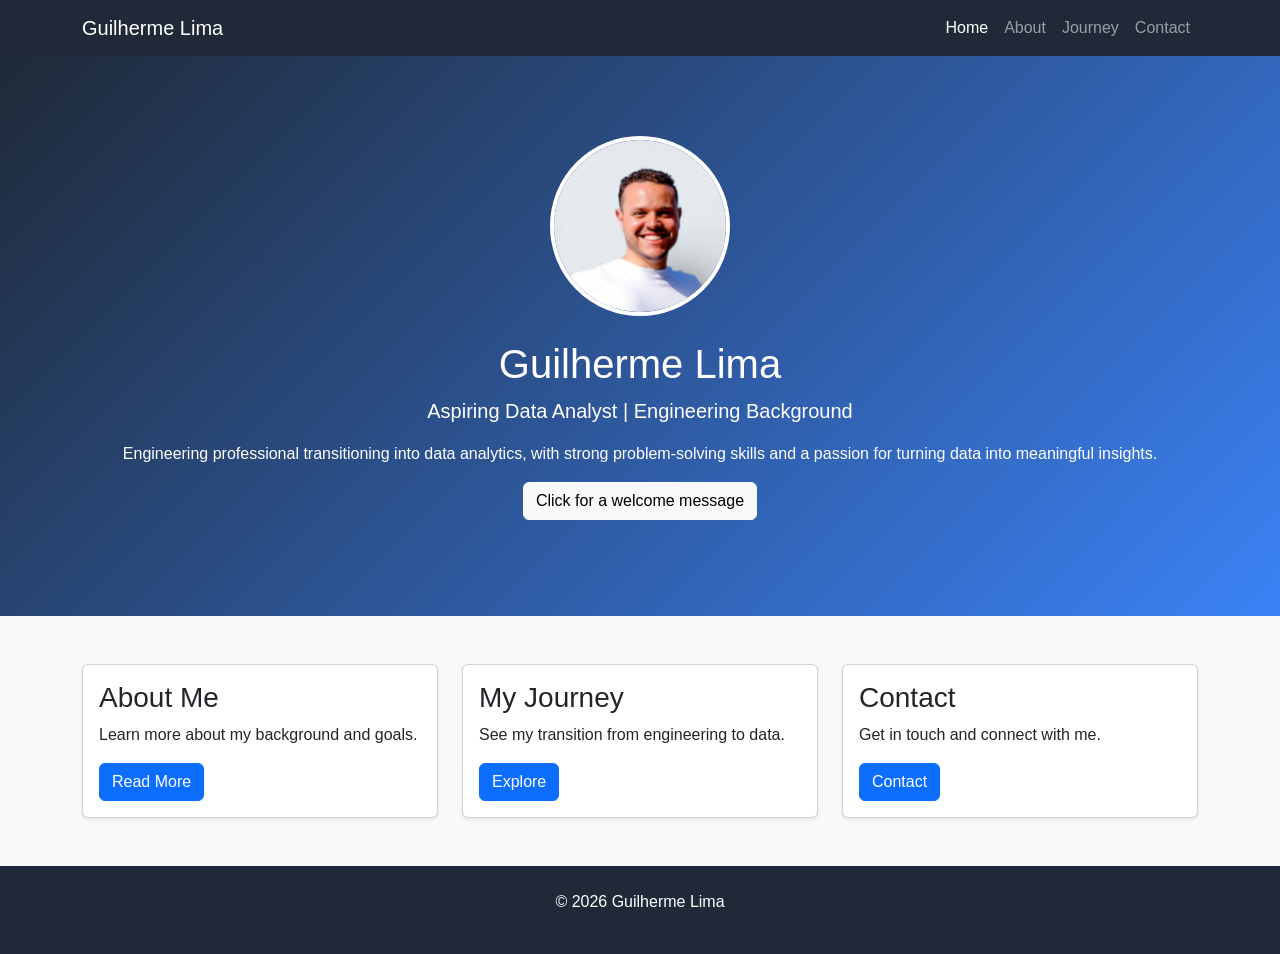
==== Homepage/index.html @ 231be31a "CS50 Homepage project with responsive design and interactive features Completed CS50 Homepage projec" ====
<!DOCTYPE html>
<html lang="en">
<head>
    <meta charset="UTF-8">
    <meta name="viewport" content="width=device-width, initial-scale=1">
    <title>Guilherme Lima | Data Analyst</title>
    <link href="https://cdn.jsdelivr.net/npm/bootstrap@5.3.3/dist/css/bootstrap.min.css" rel="stylesheet">
    <link href="styles.css" rel="stylesheet">
    <script src="script.js" defer></script>
</head>
<body>

<nav class="navbar navbar-expand-lg navbar-dark custom-navbar">
    <div class="container">
        <a class="navbar-brand" href="index.html">Guilherme Lima</a>
        <div class="collapse navbar-collapse">
            <ul class="navbar-nav ms-auto">
                <li class="nav-item"><a class="nav-link active" href="index.html">Home</a></li>
                <li class="nav-item"><a class="nav-link" href="about.html">About</a></li>
                <li class="nav-item"><a class="nav-link" href="journey.html">Journey</a></li>
                <li class="nav-item"><a class="nav-link" href="contact.html">Contact</a></li>
            </ul>
        </div>
    </div>
</nav>

<header class="hero text-center">
    <div class="container">
        <img src="profile.jpg" class="profile-img mb-4">
        <h1>Guilherme Lima</h1>
        <p class="lead">Aspiring Data Analyst | Engineering Background</p>

        <p>
            Engineering professional transitioning into data analytics, with strong problem-solving skills and a passion for turning data into meaningful insights.
        </p>

        <button id="welcome-button" class="btn btn-light">Click for a welcome message</button>
        <p id="welcome-message" class="mt-3"></p>
    </div>
</header>

<main class="container my-5">
    <div class="row g-4">

        <div class="col-md-4">
            <div class="card h-100 shadow-sm">
                <div class="card-body">
                    <h3>About Me</h3>
                    <p>Learn more about my background and goals.</p>
                    <a href="about.html" class="btn btn-primary">Read More</a>
                </div>
            </div>
        </div>

        <div class="col-md-4">
            <div class="card h-100 shadow-sm">
                <div class="card-body">
                    <h3>My Journey</h3>
                    <p>See my transition from engineering to data.</p>
                    <a href="journey.html" class="btn btn-primary">Explore</a>
                </div>
            </div>
        </div>

        <div class="col-md-4">
            <div class="card h-100 shadow-sm">
                <div class="card-body">
                    <h3>Contact</h3>
                    <p>Get in touch and connect with me.</p>
                    <a href="contact.html" class="btn btn-primary">Contact</a>
                </div>
            </div>
        </div>

    </div>
</main>

<footer class="text-center py-4 footer-custom">
    <p>© 2026 Guilherme Lima</p>
</footer>

<script src="https://cdn.jsdelivr.net/npm/bootstrap@5.3.3/dist/js/bootstrap.bundle.min.js"></script>
</body>
</html>
---- Homepage/styles.css ----
body {
    font-family: Arial, sans-serif;
    background-color: #f8f9fa;
}

.custom-navbar {
    background-color: #1f2937;
}

.hero {
    background: linear-gradient(135deg, #1f2937, #3b82f6);
    color: white;
    padding: 80px 20px;
}

.profile-img {
    width: 180px;
    height: 180px;
    border-radius: 50%;
    object-fit: cover;
    border: 4px solid white;
}

.footer-custom {
    background-color: #1f2937;
    color: white;
}
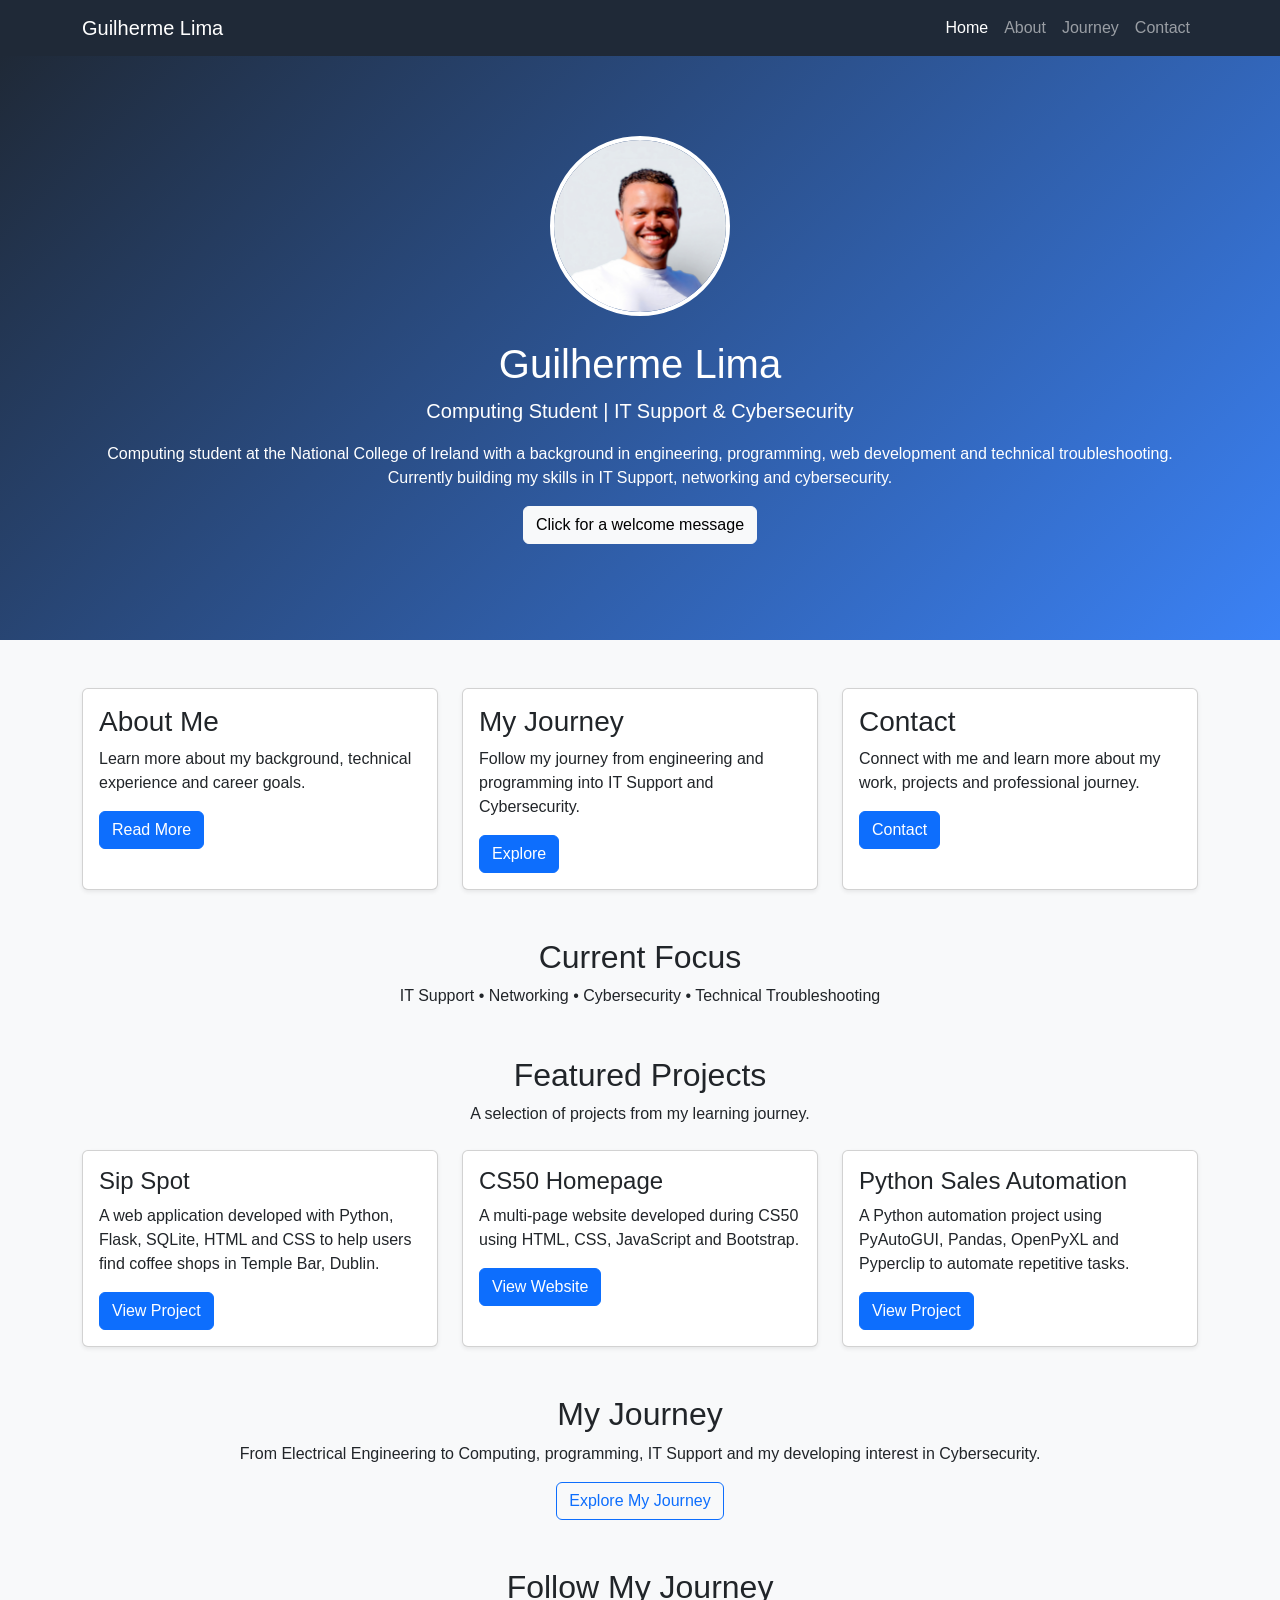
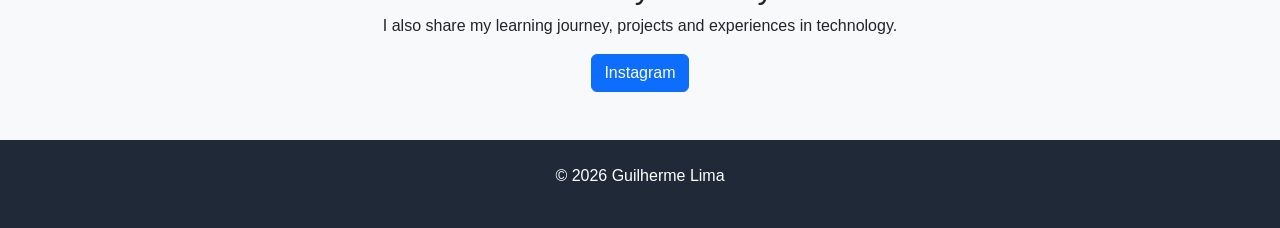
==== commit a3cd881b: "Update title and content for IT Support and Cybersecurity" ====
--- a/Homepage/index.html
+++ b/Homepage/index.html
@@ -3,82 +3,323 @@
 <head>
     <meta charset="UTF-8">
     <meta name="viewport" content="width=device-width, initial-scale=1">
-    <title>Guilherme Lima | Data Analyst</title>
+    <title>Guilherme Lima | IT Support & Cybersecurity</title>
+
     <link href="https://cdn.jsdelivr.net/npm/bootstrap@5.3.3/dist/css/bootstrap.min.css" rel="stylesheet">
     <link href="styles.css" rel="stylesheet">
+
     <script src="script.js" defer></script>
 </head>
+
 <body>
 
 <nav class="navbar navbar-expand-lg navbar-dark custom-navbar">
     <div class="container">
-        <a class="navbar-brand" href="index.html">Guilherme Lima</a>
+
+        <a class="navbar-brand" href="index.html">
+            Guilherme Lima
+        </a>
+
         <div class="collapse navbar-collapse">
             <ul class="navbar-nav ms-auto">
-                <li class="nav-item"><a class="nav-link active" href="index.html">Home</a></li>
-                <li class="nav-item"><a class="nav-link" href="about.html">About</a></li>
-                <li class="nav-item"><a class="nav-link" href="journey.html">Journey</a></li>
-                <li class="nav-item"><a class="nav-link" href="contact.html">Contact</a></li>
+
+                <li class="nav-item">
+                    <a class="nav-link active" href="index.html">Home</a>
+                </li>
+
+                <li class="nav-item">
+                    <a class="nav-link" href="about.html">About</a>
+                </li>
+
+                <li class="nav-item">
+                    <a class="nav-link" href="journey.html">Journey</a>
+                </li>
+
+                <li class="nav-item">
+                    <a class="nav-link" href="contact.html">Contact</a>
+                </li>
+
             </ul>
         </div>
+
     </div>
 </nav>
 
+
 <header class="hero text-center">
+
     <div class="container">
-        <img src="profile.jpg" class="profile-img mb-4">
+
+        <img
+            src="profile.jpg"
+            alt="Guilherme Lima"
+            class="profile-img mb-4"
+        >
+
         <h1>Guilherme Lima</h1>
-        <p class="lead">Aspiring Data Analyst | Engineering Background</p>
+
+        <p class="lead">
+            Computing Student | IT Support & Cybersecurity
+        </p>
 
         <p>
-            Engineering professional transitioning into data analytics, with strong problem-solving skills and a passion for turning data into meaningful insights.
-        </p>
-
-        <button id="welcome-button" class="btn btn-light">Click for a welcome message</button>
+            Computing student at the National College of Ireland with a background
+            in engineering, programming, web development and technical troubleshooting.
+            Currently building my skills in IT Support, networking and cybersecurity.
+        </p>
+
+        <button id="welcome-button" class="btn btn-light">
+            Click for a welcome message
+        </button>
+
         <p id="welcome-message" class="mt-3"></p>
+
     </div>
+
 </header>
 
+
 <main class="container my-5">
+
     <div class="row g-4">
 
         <div class="col-md-4">
+
             <div class="card h-100 shadow-sm">
+
                 <div class="card-body">
+
                     <h3>About Me</h3>
-                    <p>Learn more about my background and goals.</p>
-                    <a href="about.html" class="btn btn-primary">Read More</a>
-                </div>
-            </div>
-        </div>
+
+                    <p>
+                        Learn more about my background, technical experience
+                        and career goals.
+                    </p>
+
+                    <a href="about.html" class="btn btn-primary">
+                        Read More
+                    </a>
+
+                </div>
+
+            </div>
+
+        </div>
+
 
         <div class="col-md-4">
+
             <div class="card h-100 shadow-sm">
+
                 <div class="card-body">
+
                     <h3>My Journey</h3>
-                    <p>See my transition from engineering to data.</p>
-                    <a href="journey.html" class="btn btn-primary">Explore</a>
-                </div>
-            </div>
-        </div>
+
+                    <p>
+                        Follow my journey from engineering and programming
+                        into IT Support and Cybersecurity.
+                    </p>
+
+                    <a href="journey.html" class="btn btn-primary">
+                        Explore
+                    </a>
+
+                </div>
+
+            </div>
+
+        </div>
+
 
         <div class="col-md-4">
+
             <div class="card h-100 shadow-sm">
+
                 <div class="card-body">
+
                     <h3>Contact</h3>
-                    <p>Get in touch and connect with me.</p>
-                    <a href="contact.html" class="btn btn-primary">Contact</a>
-                </div>
-            </div>
+
+                    <p>
+                        Connect with me and learn more about my work,
+                        projects and professional journey.
+                    </p>
+
+                    <a href="contact.html" class="btn btn-primary">
+                        Contact
+                    </a>
+
+                </div>
+
+            </div>
+
         </div>
 
     </div>
+
+
+    <!-- Current Focus -->
+
+    <section class="text-center mt-5">
+
+        <h2>Current Focus</h2>
+
+        <p>
+            IT Support • Networking • Cybersecurity • Technical Troubleshooting
+        </p>
+
+    </section>
+
+
+    <!-- Featured Projects -->
+
+    <section class="mt-5">
+
+        <div class="text-center mb-4">
+
+            <h2>Featured Projects</h2>
+
+            <p>
+                A selection of projects from my learning journey.
+            </p>
+
+        </div>
+
+        <div class="row g-4">
+
+            <div class="col-md-4">
+
+                <div class="card h-100 shadow-sm">
+
+                    <div class="card-body">
+
+                        <h4>Sip Spot</h4>
+
+                        <p>
+                            A web application developed with Python, Flask,
+                            SQLite, HTML and CSS to help users find coffee
+                            shops in Temple Bar, Dublin.
+                        </p>
+
+                        <a href="#" class="btn btn-primary">
+                            View Project
+                        </a>
+
+                    </div>
+
+                </div>
+
+            </div>
+
+
+            <div class="col-md-4">
+
+                <div class="card h-100 shadow-sm">
+
+                    <div class="card-body">
+
+                        <h4>CS50 Homepage</h4>
+
+                        <p>
+                            A multi-page website developed during CS50
+                            using HTML, CSS, JavaScript and Bootstrap.
+                        </p>
+
+                        <a
+                            href="https://guilimati.github.io/CS50-week8/"
+                            target="_blank"
+                            class="btn btn-primary"
+                        >
+                            View Website
+                        </a>
+
+                    </div>
+
+                </div>
+
+            </div>
+
+
+            <div class="col-md-4">
+
+                <div class="card h-100 shadow-sm">
+
+                    <div class="card-body">
+
+                        <h4>Python Sales Automation</h4>
+
+                        <p>
+                            A Python automation project using PyAutoGUI,
+                            Pandas, OpenPyXL and Pyperclip to automate
+                            repetitive tasks.
+                        </p>
+
+                        <a href="#" class="btn btn-primary">
+                            View Project
+                        </a>
+
+                    </div>
+
+                </div>
+
+            </div>
+
+        </div>
+
+    </section>
+
+
+    <!-- Journey -->
+
+    <section class="text-center mt-5">
+
+        <h2>My Journey</h2>
+
+        <p>
+            From Electrical Engineering to Computing, programming,
+            IT Support and my developing interest in Cybersecurity.
+        </p>
+
+        <a href="journey.html" class="btn btn-outline-primary">
+            Explore My Journey
+        </a>
+
+    </section>
+
+
+    <!-- Social / Content -->
+
+    <section class="text-center mt-5">
+
+        <h2>Follow My Journey</h2>
+
+        <p>
+            I also share my learning journey, projects and experiences
+            in technology.
+        </p>
+
+        <a
+            href="https://www.instagram.com/Guigaap/"
+            target="_blank"
+            class="btn btn-primary"
+        >
+            Instagram
+        </a>
+
+    </section>
+
 </main>
 
+
 <footer class="text-center py-4 footer-custom">
-    <p>© 2026 Guilherme Lima</p>
+
+    <p>
+        © 2026 Guilherme Lima
+    </p>
+
 </footer>
 
+
 <script src="https://cdn.jsdelivr.net/npm/bootstrap@5.3.3/dist/js/bootstrap.bundle.min.js"></script>
+
 </body>
 </html>
